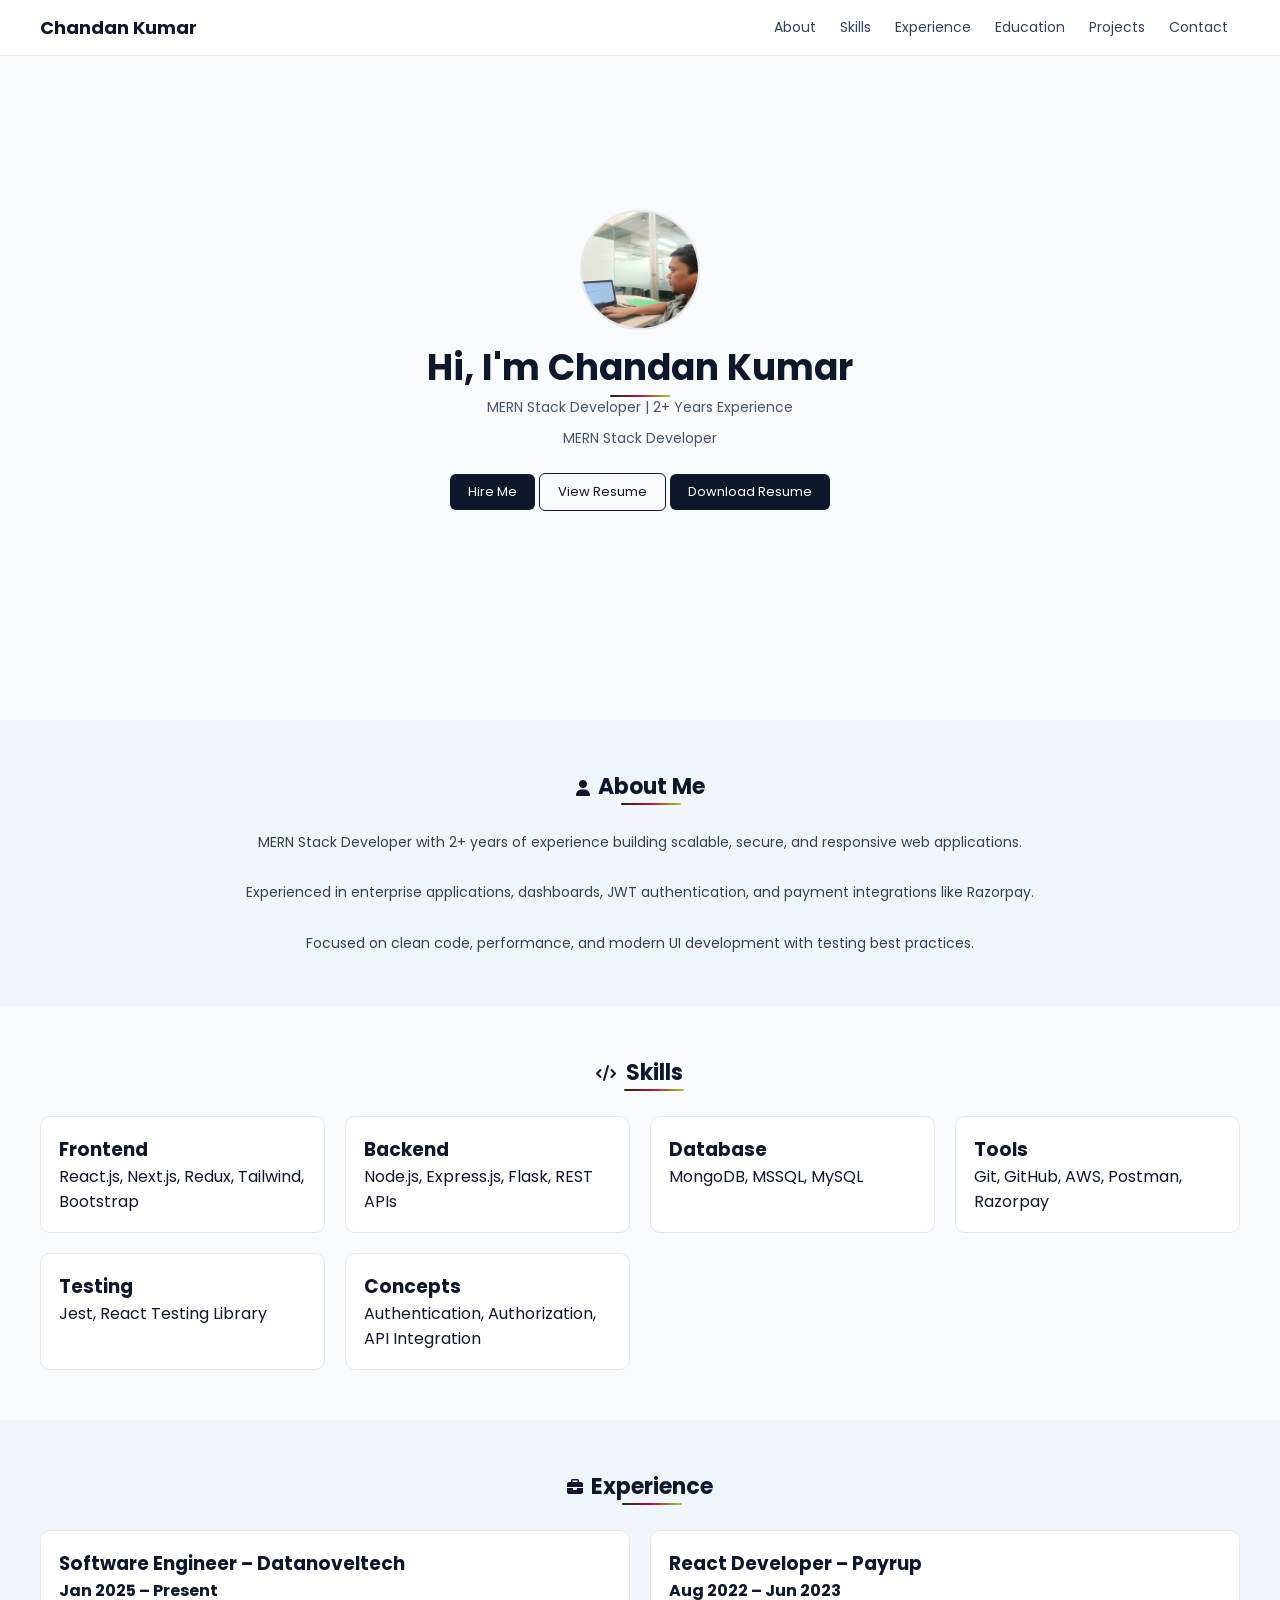
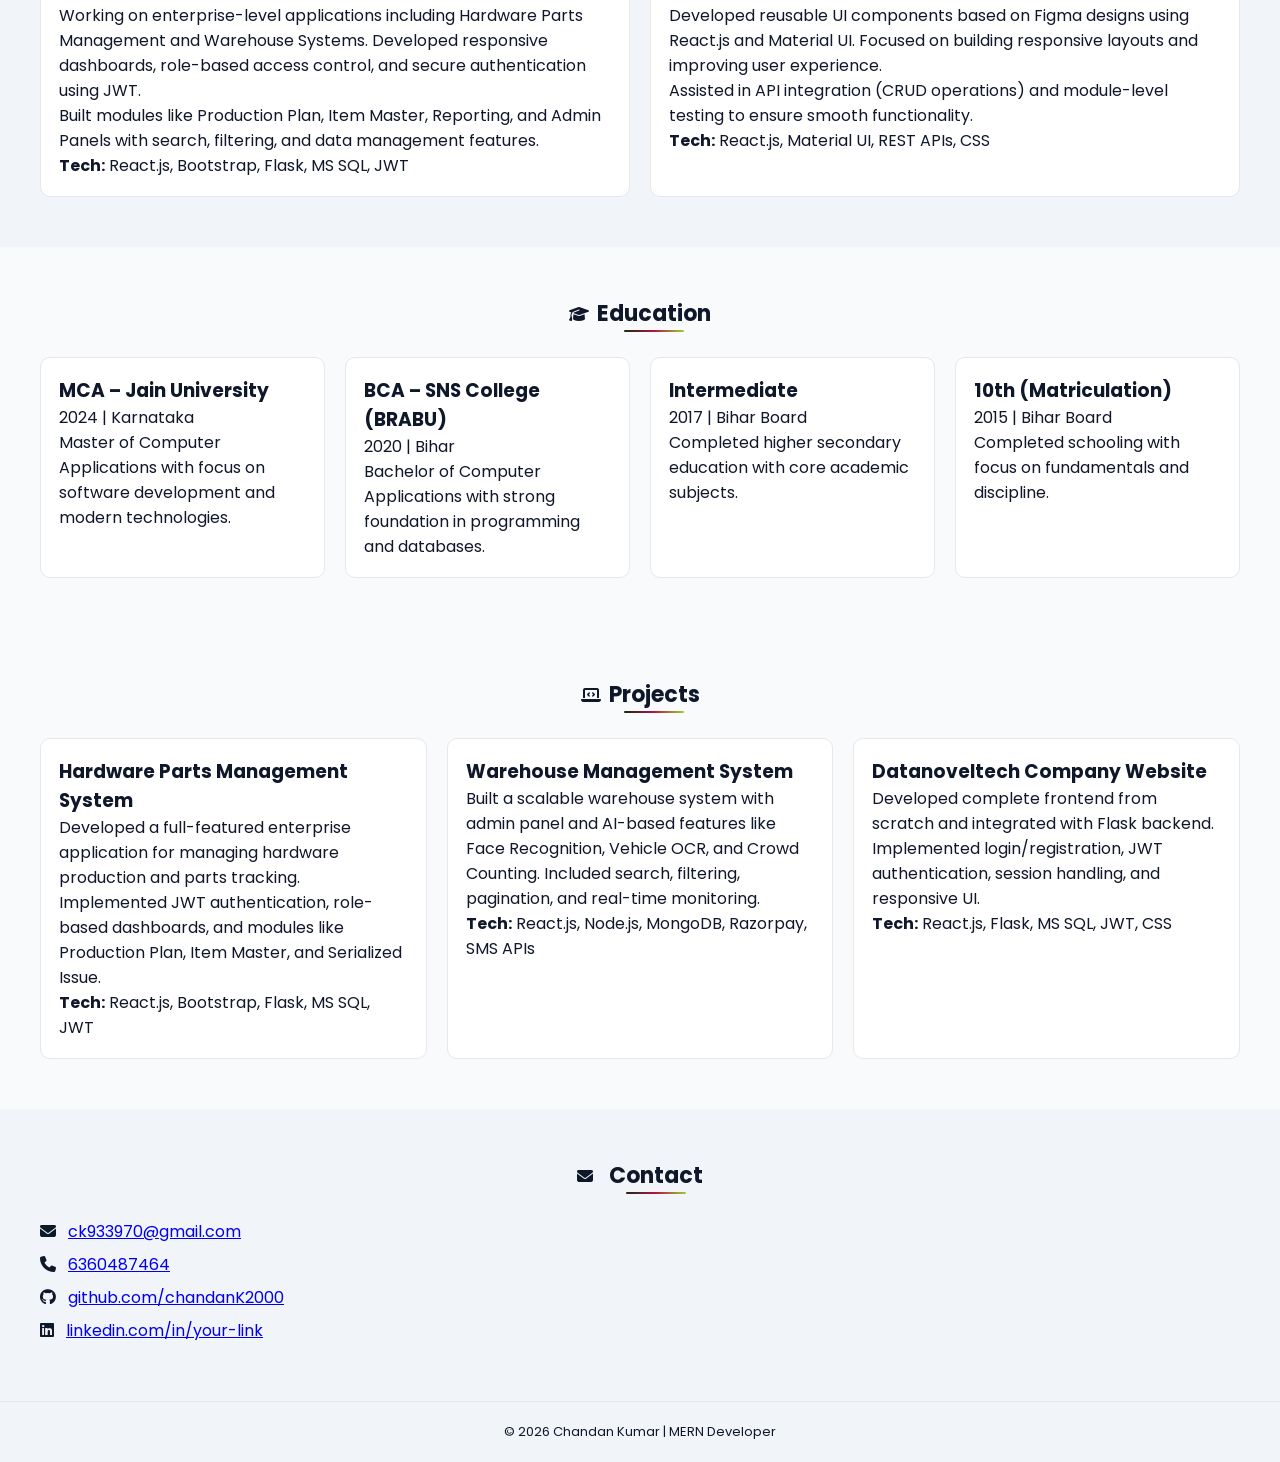
==== index.html @ 2e7f661c "rename to index.html" ====
<!DOCTYPE html>
<html lang="en">

<head>
    <meta charset="UTF-8">
    <meta name="viewport" content="width=device-width, initial-scale=1.0">
    <title>Chandan Kumar | MERN Developer</title>

    <link href="https://fonts.googleapis.com/css2?family=Poppins:wght@300;400;600&display=swap" rel="stylesheet">
    <link rel="stylesheet" href="https://cdnjs.cloudflare.com/ajax/libs/font-awesome/6.5.0/css/all.min.css">
    <link rel="stylesheet" href="./portfolio.css">
</head>

<body>

    <header>
        <h1>Chandan Kumar</h1>

        <nav>
            <a href="#about">About</a>
            <a href="#skills">Skills</a>
            <a href="#experience">Experience</a>
            <a href="#education">Education</a>
            <a href="#projects">Projects</a>
            <a href="#contact">Contact</a>
        </nav>

        <i class="fas fa-bars menu-toggle" onclick="toggleMenu()"></i>
    </header>

    <!-- MOBILE NAV -->

    <div class="mobile-nav" id="mobileMenu">
    <a href="#about" onclick="closeMenu()">About</a>
    <a href="#skills" onclick="closeMenu()">Skills</a>
    <a href="#experience" onclick="closeMenu()">Experience</a>
    <a href="#education" onclick="closeMenu()">Education</a>
    <a href="#projects" onclick="closeMenu()">Projects</a>
    <a href="#contact" onclick="closeMenu()">Contact</a>

    <hr>

    <a href="https://github.com/chandanK2000" target="_blank">
        <i class="fab fa-github"></i> GitHub
    </a>
    <a href="https://linkedin.com/in/your-link" target="_blank">
        <i class="fab fa-linkedin"></i> LinkedIn
    </a>
</div>

    <div class="overlay" id="overlay" onclick="closeMenu()"></div>

    <!-- HERO -->
    <section class="hero">
        <img src="./chandanimage1.jpeg">
        <h2>Hi, I'm Chandan Kumar</h2>
        <p>MERN Stack Developer | 2+ Years Experience</p>
        <p class="role-text">
            <span id="role"></span>
        </p>
        <div>
            <a href="#contact" class="btn">Hire Me</a>
            <a href="./resume.pdf" target="_blank" class="btn secondary">
                View Resume
            </a>

            <a href="#" onclick="downloadResume()" class="btn">
                Download Resume
            </a>
        </div>
    </section>

    <!-- ABOUT -->
    <section id="about" class="fade bg-light">
        <div class="icon-title"><i class="fas fa-user"></i>
            <h2 class="section-title">About Me</h2>
        </div>
        <p class="list">
            MERN Stack Developer with 2+ years of experience building scalable, secure, and responsive web applications.
            <br><br>
            Experienced in enterprise applications, dashboards, JWT authentication, and payment integrations like
            Razorpay.
            <br><br>
            Focused on clean code, performance, and modern UI development with testing best practices.
        </p>
    </section>

    <!-- SKILLS -->
    <section id="skills" class="fade">
        <div class="icon-title"><i class="fas fa-code"></i>
            <h2 class="section-title">Skills</h2>
        </div>
        <div class="grid">
            <div class="card">
                <h3>Frontend</h3>
                <p>React.js, Next.js, Redux, Tailwind, Bootstrap</p>
            </div>
            <div class="card">
                <h3>Backend</h3>
                <p>Node.js, Express.js, Flask, REST APIs</p>
            </div>
            <div class="card">
                <h3>Database</h3>
                <p>MongoDB, MSSQL, MySQL</p>
            </div>
            <div class="card">
                <h3>Tools</h3>
                <p>Git, GitHub, AWS, Postman, Razorpay</p>
            </div>
            <div class="card">
                <h3>Testing</h3>
                <p>Jest, React Testing Library</p>
            </div>
            <div class="card">
                <h3>Concepts</h3>
                <p>Authentication, Authorization, API Integration</p>
            </div>
        </div>
    </section>

    <!-- EXPERIENCE -->
    <section id="experience" class="fade bg-light">
        <div class="icon-title">
            <i class="fas fa-briefcase"></i>
            <h2 class="section-title">Experience</h2>
        </div>

        <div class="grid">

            <!-- Datanoveltech -->
            <div class="card">
                <h3>Software Engineer – Datanoveltech</h3>
                <p><strong>Jan 2025 – Present</strong></p>

                <p>
                    Working on enterprise-level applications including Hardware Parts Management and Warehouse Systems.
                    Developed responsive dashboards, role-based access control, and secure authentication using JWT.
                </p>

                <p>
                    Built modules like Production Plan, Item Master, Reporting, and Admin Panels with search, filtering,
                    and data management features.
                </p>

                <p>
                    <strong>Tech:</strong> React.js, Bootstrap, Flask, MS SQL, JWT
                </p>
            </div>

            <!-- Payrup -->
            <div class="card">
                <h3>React Developer – Payrup</h3>
                <p><strong>Aug 2022 – Jun 2023</strong></p>

                <p>
                    Developed reusable UI components based on Figma designs using React.js and Material UI.
                    Focused on building responsive layouts and improving user experience.
                </p>

                <p>
                    Assisted in API integration (CRUD operations) and module-level testing to ensure smooth
                    functionality.
                </p>

                <p>
                    <strong>Tech:</strong> React.js, Material UI, REST APIs, CSS
                </p>
            </div>

        </div>
    </section>

    <!-- EDUCATION -->
    <section id="education" class="fade">
        <div class="icon-title">
            <i class="fas fa-graduation-cap"></i>
            <h2 class="section-title">Education</h2>
        </div>

        <div class="grid">
            <div class="card">
                <h3>MCA – Jain University</h3>
                <p>2024 | Karnataka</p>
                <p>Master of Computer Applications with focus on software development and modern technologies.</p>
            </div>

            <div class="card">
                <h3>BCA – SNS College (BRABU)</h3>
                <p>2020 | Bihar</p>
                <p>Bachelor of Computer Applications with strong foundation in programming and databases.</p>
            </div>

            <div class="card">
                <h3>Intermediate</h3>
                <p>2017 | Bihar Board</p>
                <p>Completed higher secondary education with core academic subjects.</p>
            </div>

            <div class="card">
                <h3>10th (Matriculation)</h3>
                <p>2015 | Bihar Board</p>
                <p>Completed schooling with focus on fundamentals and discipline.</p>
            </div>
        </div>
    </section>

    <!-- PROJECTS -->
    <section id="projects" class="fade">
        <div class="icon-title">
            <i class="fas fa-laptop-code"></i>
            <h2 class="section-title">Projects</h2>
        </div>

        <div class="grid">

            <!-- Project 1 -->
            <div class="card">
                <h3>Hardware Parts Management System</h3>
                <p>
                    Developed a full-featured enterprise application for managing hardware production and parts
                    tracking.
                    Implemented JWT authentication, role-based dashboards, and modules like Production Plan, Item
                    Master,
                    and Serialized Issue.
                </p>
                <p>
                    <strong>Tech:</strong> React.js, Bootstrap, Flask, MS SQL, JWT
                </p>
            </div>

            <!-- Project 2 -->
            <div class="card">
                <h3>Warehouse Management System</h3>
                <p>
                    Built a scalable warehouse system with admin panel and AI-based features like Face Recognition,
                    Vehicle OCR, and Crowd Counting. Included search, filtering, pagination, and real-time monitoring.
                </p>
                <p>
                    <strong>Tech:</strong> React.js, Node.js, MongoDB, Razorpay, SMS APIs
                </p>
            </div>

            <!-- Project 3 -->
            <div class="card">
                <h3>Datanoveltech Company Website</h3>
                <p>
                    Developed complete frontend from scratch and integrated with Flask backend.
                    Implemented login/registration, JWT authentication, session handling, and responsive UI.
                </p>
                <p>
                    <strong>Tech:</strong> React.js, Flask, MS SQL, JWT, CSS
                </p>
            </div>

        </div>
    </section>

    <!-- CONTACT -->
  <section id="contact" class="fade bg-light contact">
    <div class="icon-title">
        <i class="fas fa-envelope"></i>
        <h2 class="section-title">Contact</h2>
    </div>

    <p>
        <i class="fas fa-envelope"></i> 
        <a href="mailto:ck933970@gmail.com">ck933970@gmail.com</a>
    </p>

    <p>
        <i class="fas fa-phone"></i> 
        <a href="tel:6360487464">6360487464</a>
    </p>

    <p>
        <i class="fab fa-github"></i> 
        <a href="https://github.com/chandanK2000/" target="_blank">
            github.com/chandanK2000
        </a>
    </p>

    <p>
        <i class="fab fa-linkedin"></i> 
        <a href="https://www.linkedin.com/in/your-link/" target="_blank">
            linkedin.com/in/your-link
        </a>
    </p>
</section>

    <footer>
        <p>© 2026 Chandan Kumar | MERN Developer</p>
    </footer>

    <script src="portfolio.js"></script>
</body>

</html>
---- portfolio.css ----
* {
    margin: 0;
    padding: 0;
    box-sizing: border-box;
    font-family: 'Poppins', sans-serif;
    scroll-behavior: smooth
}

body {
    background: #f8fafc;
    color: #0f172a
}

/* HEADER */
header {
    position: fixed;
    top: 0;
    width: 100%;
    z-index: 1000;
    display: flex;
    justify-content: space-between;
    align-items: center;
    padding: 14px 40px;
    background: rgba(255, 255, 255, 0.9);
    backdrop-filter: blur(8px);
    border-bottom: 1px solid #e5e7eb;
}

header h1 {
    font-size: 18px
}

/* NAV */
nav {
    display: flex
}

nav a {
    margin: 0 12px;
    color: #334155;
    text-decoration: none;
    font-size: 14px;
    position: relative
}

nav a:hover {
    color: rgb(91, 91, 94);

}

nav a::after {
    content: '';
    position: absolute;
    width: 0;
    height: 2px;
    bottom: -5px;
    left: 0;
    background: linear-gradient(135deg, #1e2a0f, #49da8a);
    transition: .3s;
}

nav a:hover::after {
    width: 100%;
    background: linear-gradient(135deg, #939599, #98d12e);

}

/* HAMBURGER */
.menu-toggle {
    display: none;
    font-size: 22px;
    cursor: pointer
}

/* MOBILE NAV */
.mobile-nav {
    position: fixed;
    top: 0;
    right: -100%;
    width: 240px;
    height: 100%;
    background: #fff;
    padding: 60px 20px;
    transition: .3s ease;
    box-shadow: -4px 0 20px rgba(0, 0, 0, 0.08);
    z-index: 1000
}

.mobile-nav a {
    display: block;
    margin: 15px 0;
    color: #334155;
    text-decoration: none;
    padding: 8px;
    border-radius: 6px
}

.mobile-nav a:hover {
    background: #f1f5f9;
    padding-left: 12px
}

.mobile-nav.active {
    right: 0
}

/* OVERLAY */
.overlay {
    position: fixed;
    top: 0;
    left: 0;
    width: 100%;
    height: 100%;
    background: rgba(0, 0, 0, 0.2);
    opacity: 0;
    visibility: hidden;
    transition: .3s;
    z-index: 999
}

.overlay.active {
    opacity: 1;
    visibility: visible
}

/* SECTION */
section {
    padding: 50px 40px;
    scroll-margin-top: 80px;
    position: relative;
}

/* GRADIENT LINE AFTER SECTION */
section h2::after {
    content: "";
    display: block;
    width: 60px;
    height: 2px;
    margin: 0px auto ;
    border-radius: 2px;
    background: linear-gradient(90deg, #182a0f, #b81344,#98d12e);
}

/* HERO */
.hero {
    height: 80vh;
    display: flex;
    flex-direction: column;
    justify-content: center;
    align-items: center;
    text-align: center
}

.hero img {
    width: 120px;
    height: 120px;
    border-radius: 50%;
    border: 2px solid #e5e7eb;
    margin-bottom: 10px
}

.hero h2 {
    font-size: 36px
}

.hero p {
    font-size: 14px;
    color: #475569
}

/* BUTTON */
.btn {
    margin-top: 15px;
    background: #0f172a;
    color: #fff;
    padding: 8px 18px;
    border-radius: 6px;
    text-decoration: none;
    font-size: 13px;
    display: inline-block
}

.btn.secondary {
    background: transparent;
    color: #0f172a;
    border: 1px solid #0f172a
}

/* TITLES */
.section-title {
    text-align: center;
    font-size: 22px
}

.icon-title {
    display: flex;
    justify-content: center;
    align-items: center;
    gap: 8px;
    margin-bottom: 25px
}

/* GRID */
.grid {
    display: grid;
    grid-template-columns: repeat(auto-fit, minmax(260px, 1fr));
    gap: 20px
}

/* CARD */
.card {
    background: #fff;
    padding: 18px;
    border-radius: 10px;
    border: 1px solid #e5e7eb;
    transition: .3s;
    cursor: pointer
}

.card:hover {
    transform: translateY(-6px);
    box-shadow: 0 8px 20px rgba(0, 0, 0, 0.05)
}

/* ABOUT */
.list {
    line-height: 1.8;
    font-size: 14px;
    color: #334155;
    text-align: center;
    max-width: 800px;
    margin: auto
}

/* CONTACT */
.contact p {
    margin: 8px 0
}

.contact i {
    margin-right: 8px
}

/* FOOTER */
footer {
    text-align: center;
    padding: 20px;
    background: #f1f5f9;
    border-top: 1px solid #e5e7eb;
    font-size: 13px
}

/* FADE */
.fade {
    opacity: 0;
    transform: translateY(20px);
    transition: .6s
}

.fade.show {
    opacity: 1;
    transform: translateY(0)
}

/* BG */
.bg-light {
    background: #f1f5f9
}


/* RESPONSIVE */


@media(max-width:768px) {


    .hero h2 {
        font-size: 18px
    }

    .hero {
        height: 60vh;
    }



    nav {
        display: none;
    }

    .menu-toggle {
        display: block;
    }

    /* SHOW ICONS IN MOBILE */
    .social-icons {
        display: flex;
        gap: 12px;
        font-size: 16px;
    }

    header {
        grid-template-columns: auto auto auto;
    }
}

/* ROLE TEXT ANIMATION */
.role-text {
    font-size: 15px;
    color: #475569;
    height: 20px;
    overflow: hidden;
    margin: 10px 0px;
}

#role {
    display: inline-block;
    animation: slideIn 0.5s ease;
}

@keyframes slideIn {
    from {
        transform: translateX(50px);
        opacity: 0;
    }

    to {
        transform: translateX(0);
        opacity: 1;
    }
}


/* CONTACT LAYOUT */
.contact-container {
    display: grid;
    grid-template-columns: 1fr 1fr;
    gap: 30px;
    margin-top: 30px;
}

/* LEFT */
.contact-left p {
    margin: 12px 0;
    font-size: 14px;
    color: #334155;
}

/* RIGHT */
.contact-right {
    background: #fff;
    padding: 20px;
    border-radius: 10px;
    border: 1px solid #e5e7eb;
}

.contact-right h3 {
    margin-bottom: 15px;
}

/* INPUTS */
.contact-right input,
.contact-right textarea {
    width: 100%;
    padding: 10px;
    margin-bottom: 12px;
    border: 1px solid #e5e7eb;
    border-radius: 6px;
    font-size: 13px;
    outline: none;
}

.contact-right input:focus,
.contact-right textarea:focus {
    border-color: #0f172a;
}

/* MOBILE */
@media(max-width:768px) {
    .contact-container {
        grid-template-columns: 1fr;
    }
}
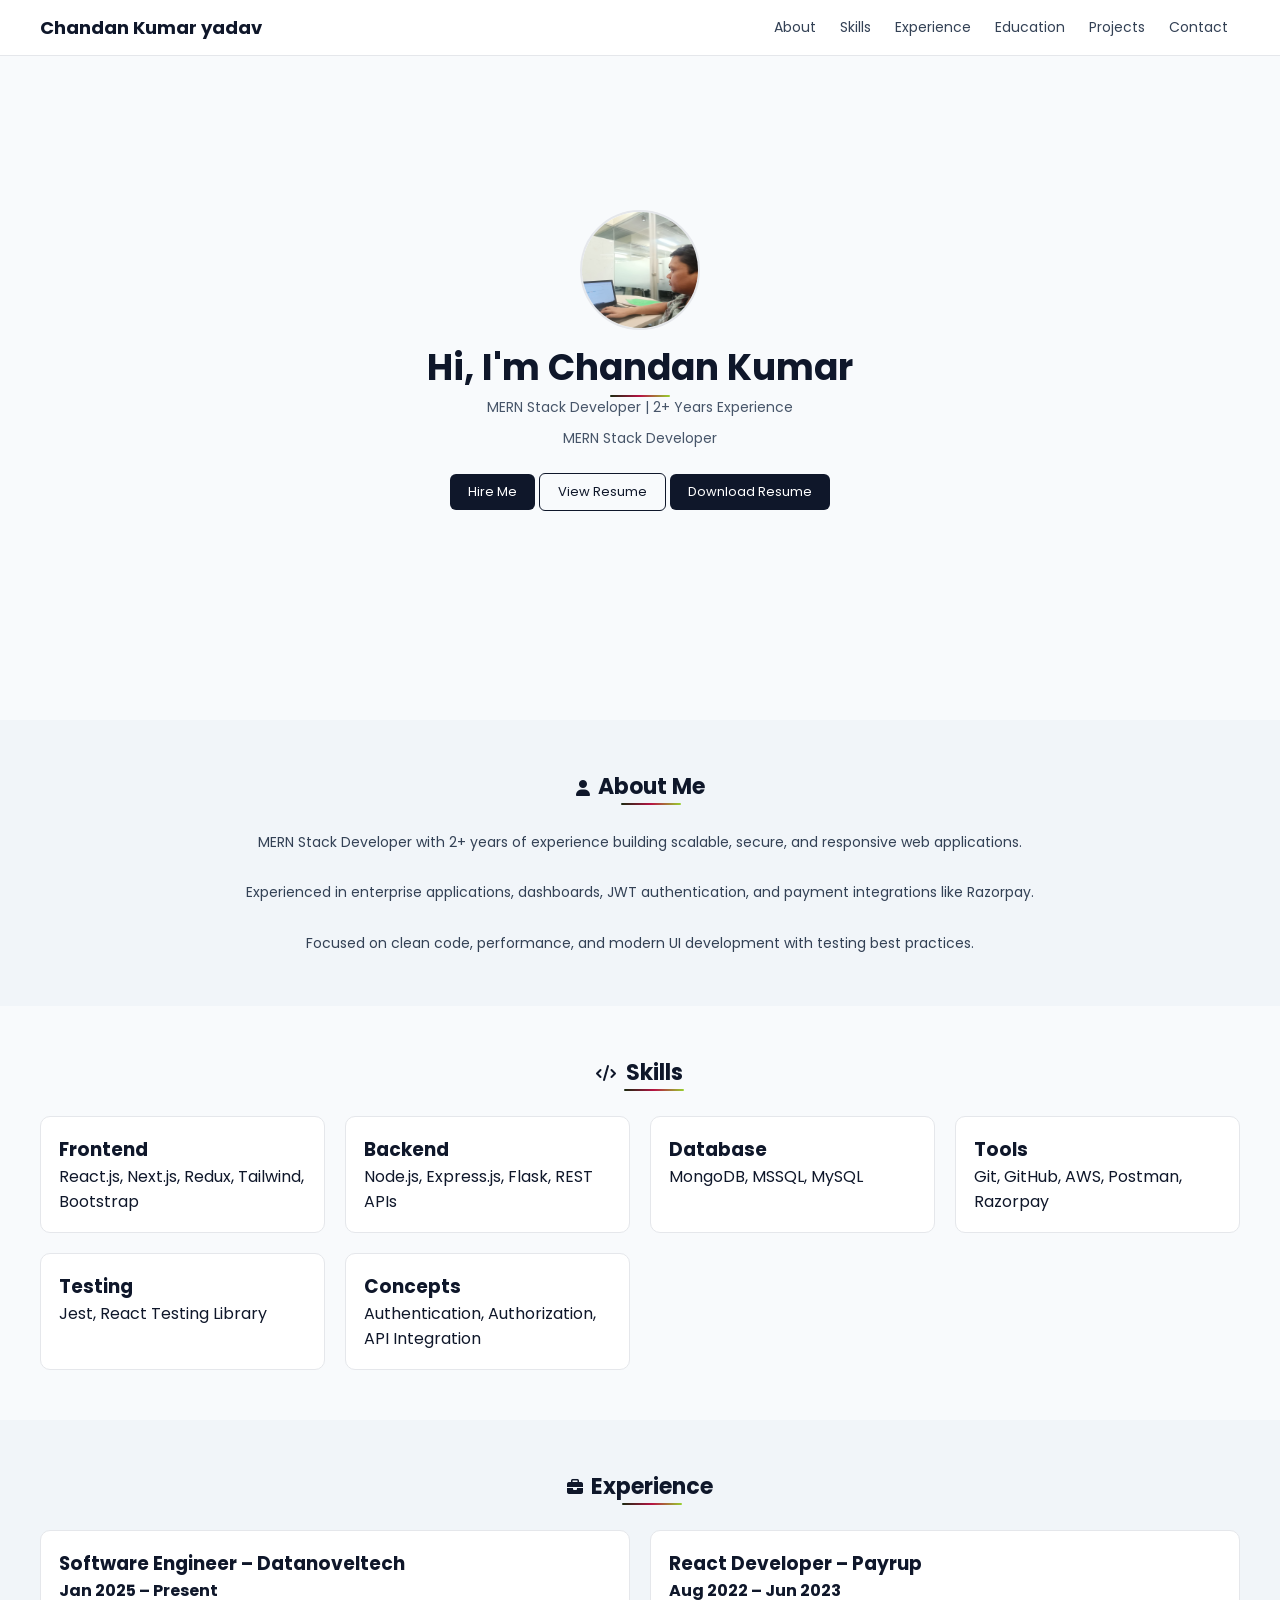
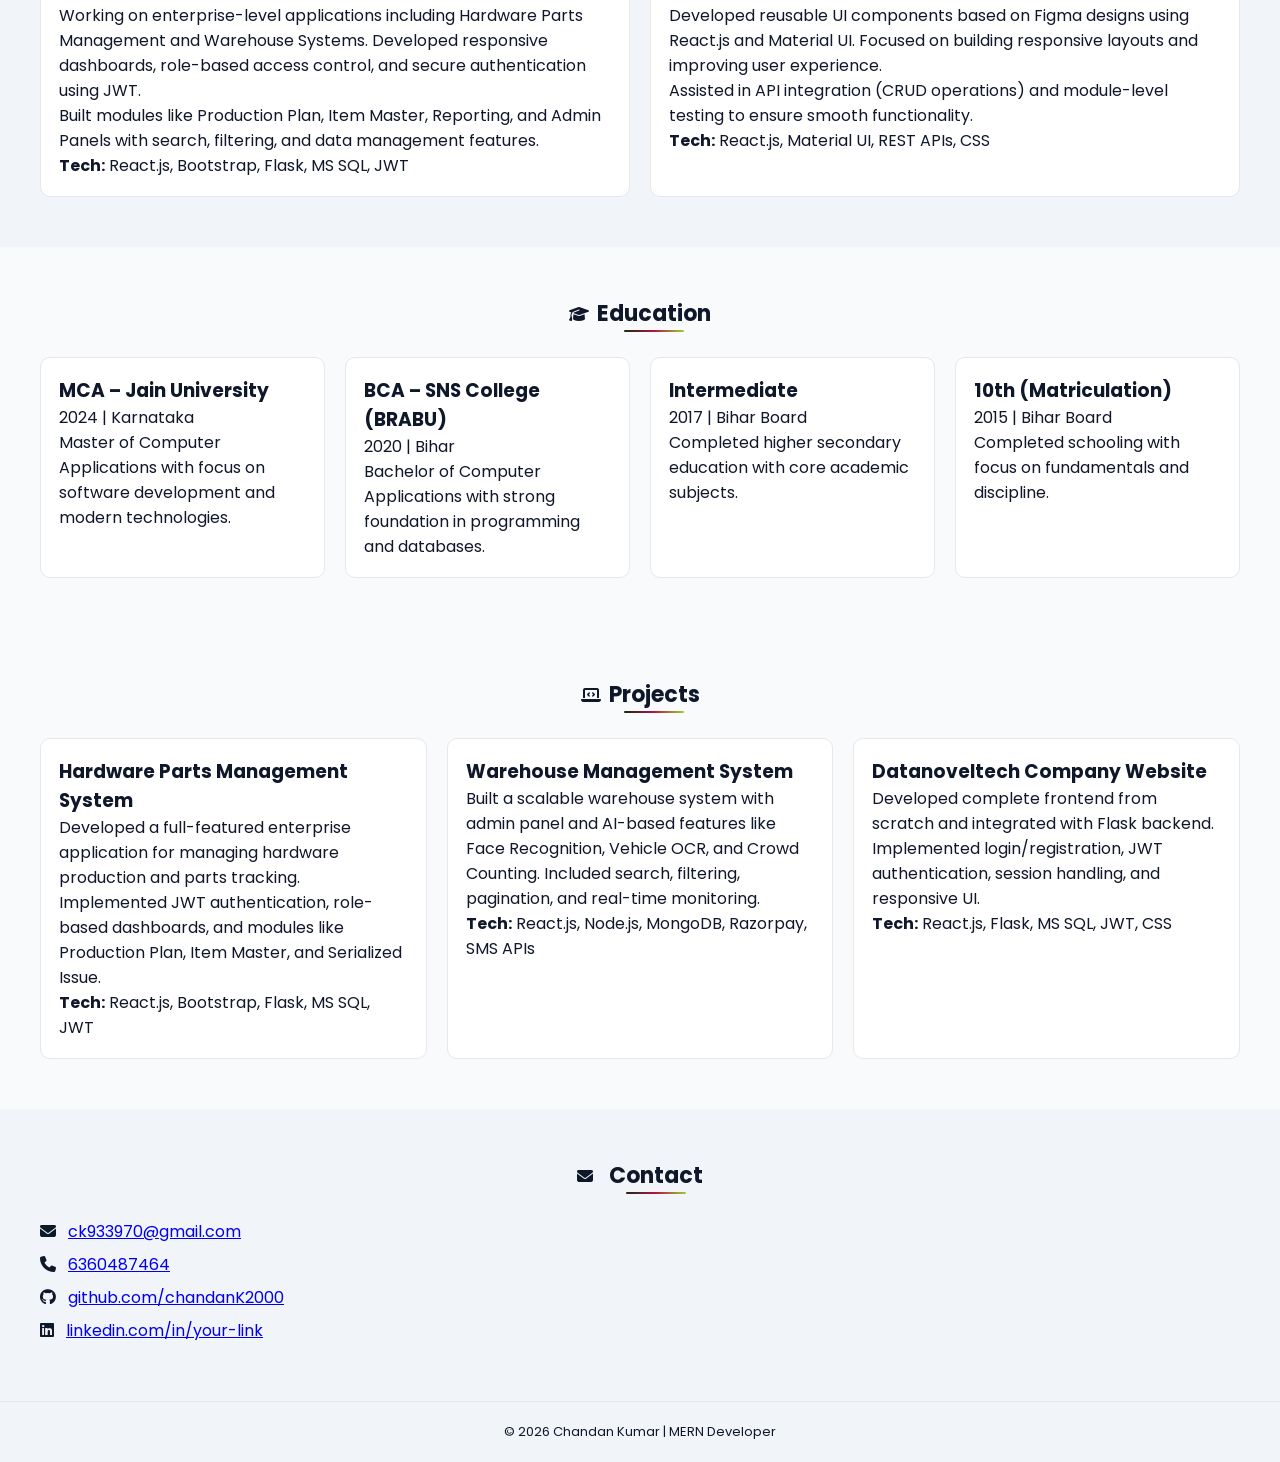
==== commit de48c749: "add view resume pdf" ====
--- a/index.html
+++ b/index.html
@@ -14,7 +14,7 @@
 <body>
 
     <header>
-        <h1>Chandan Kumar</h1>
+        <h1>Chandan Kumar yadav</h1>
 
         <nav>
             <a href="#about">About</a>
@@ -60,7 +60,7 @@
         </p>
         <div>
             <a href="#contact" class="btn">Hire Me</a>
-            <a href="./resume.pdf" target="_blank" class="btn secondary">
+            <a href="./chandan_resume_updated_2026_6_april (1).pdf" target="_blank" class="btn secondary">
                 View Resume
             </a>
 
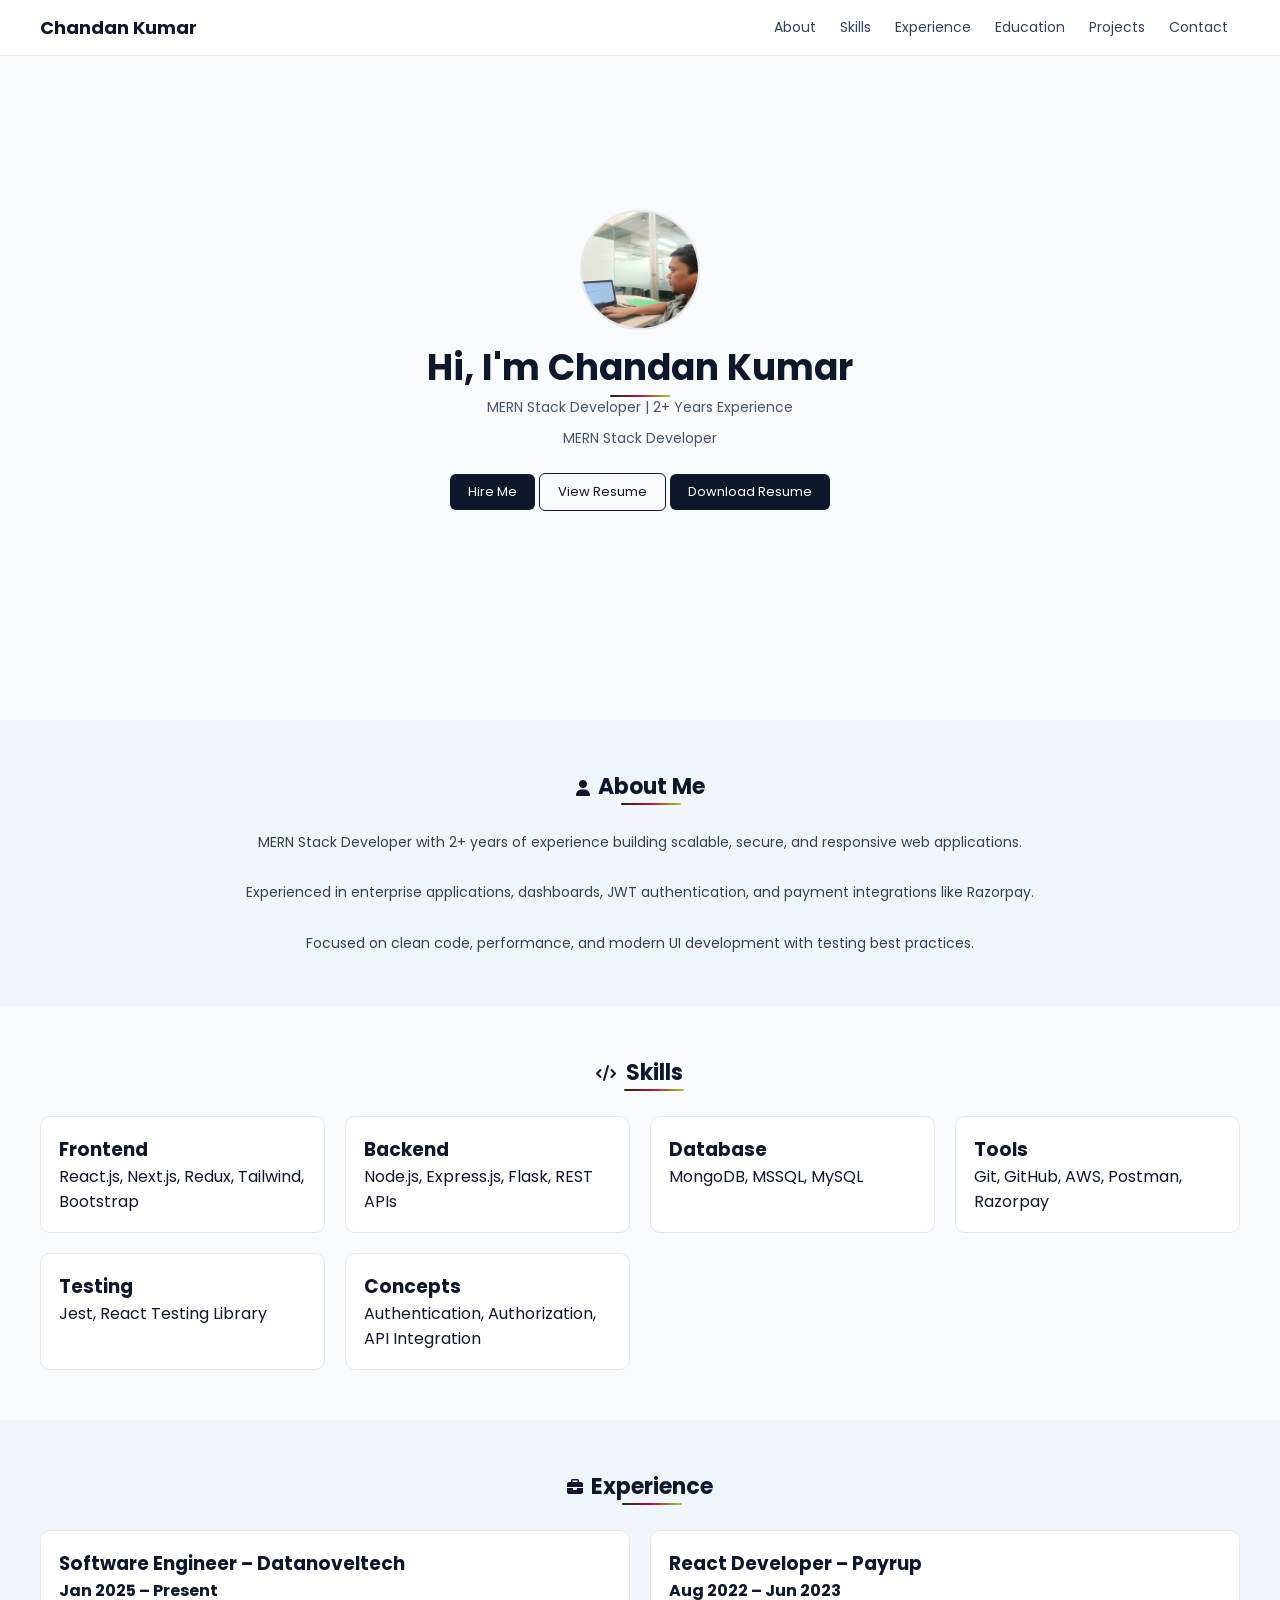
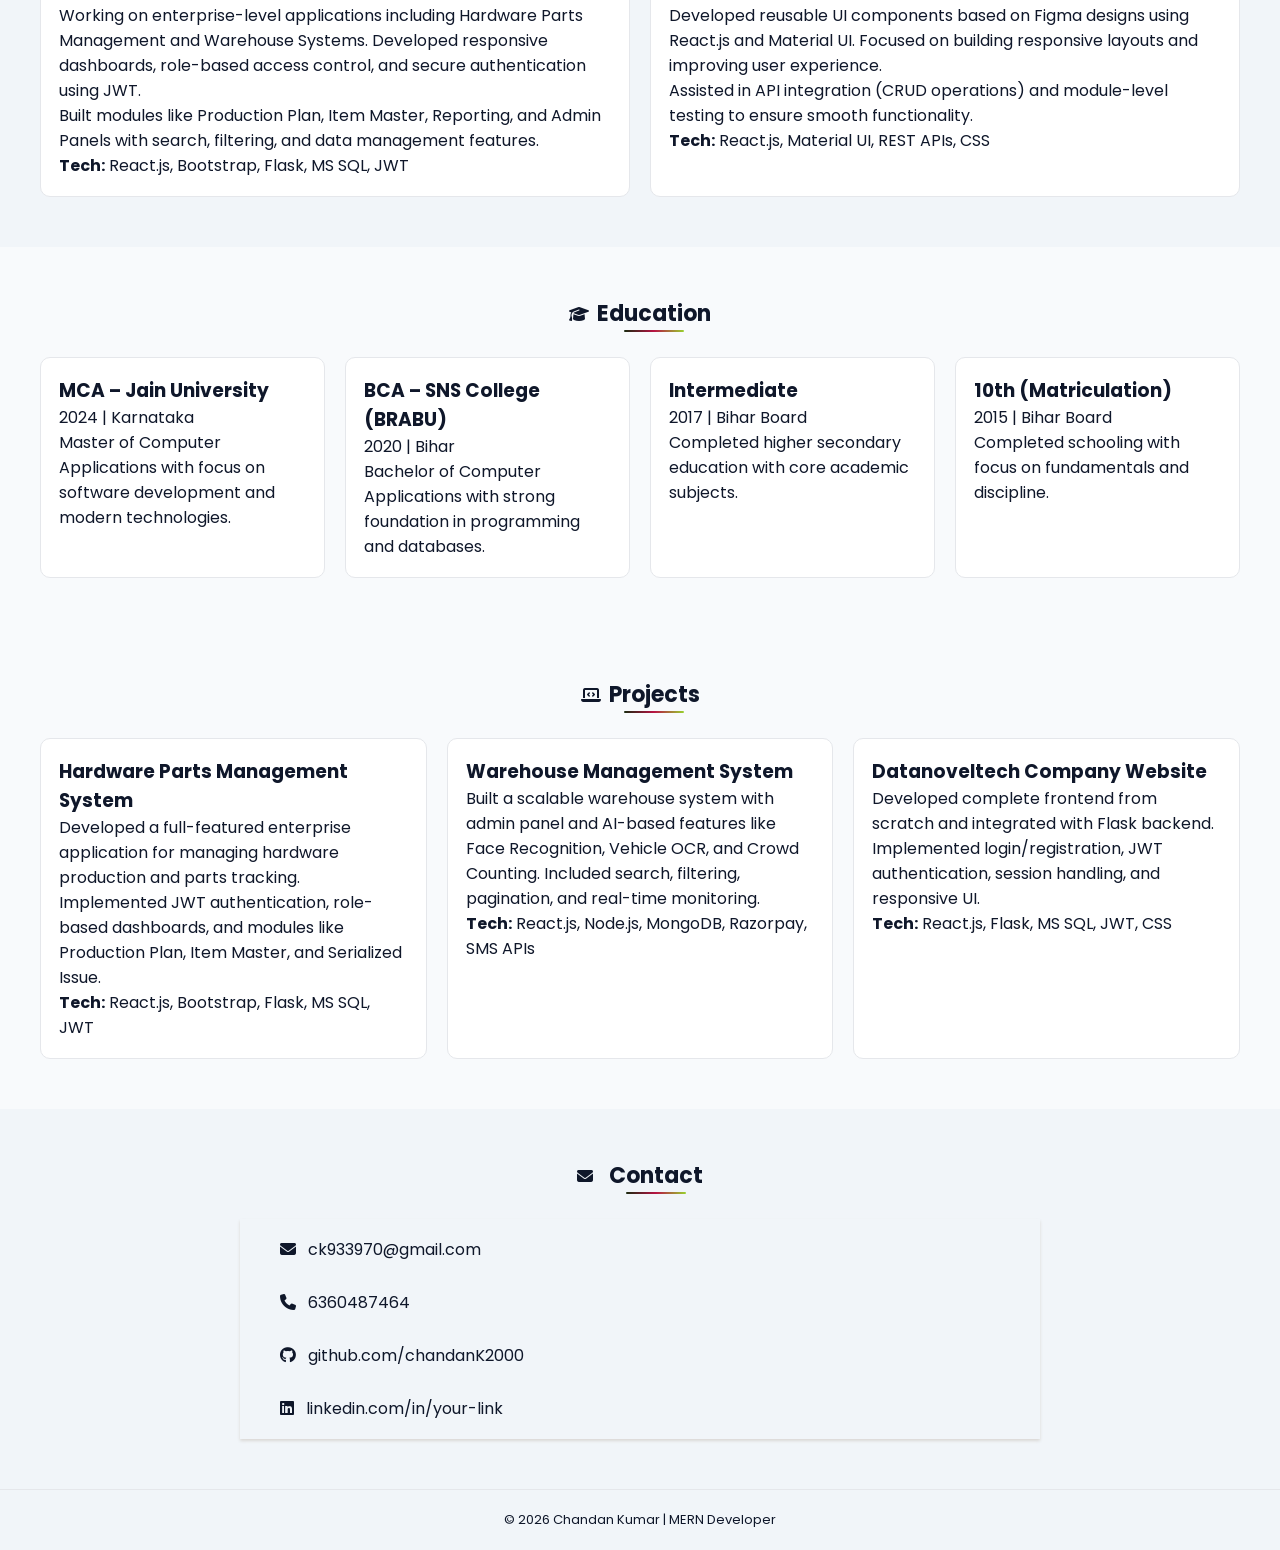
==== commit c32d3391: "updated contact section" ====
--- a/index.html
+++ b/index.html
@@ -14,7 +14,7 @@
 <body>
 
     <header>
-        <h1>Chandan Kumar yadav</h1>
+        <h1>Chandan Kumar </h1>
 
         <nav>
             <a href="#about">About</a>
@@ -31,22 +31,23 @@
     <!-- MOBILE NAV -->
 
     <div class="mobile-nav" id="mobileMenu">
-    <a href="#about" onclick="closeMenu()">About</a>
-    <a href="#skills" onclick="closeMenu()">Skills</a>
-    <a href="#experience" onclick="closeMenu()">Experience</a>
-    <a href="#education" onclick="closeMenu()">Education</a>
-    <a href="#projects" onclick="closeMenu()">Projects</a>
-    <a href="#contact" onclick="closeMenu()">Contact</a>
-
-    <hr>
-
-    <a href="https://github.com/chandanK2000" target="_blank">
-        <i class="fab fa-github"></i> GitHub
-    </a>
-    <a href="https://linkedin.com/in/your-link" target="_blank">
-        <i class="fab fa-linkedin"></i> LinkedIn
-    </a>
-</div>
+        <button onclick="closeMenu()" class="close-btn">X</button>
+        <a href="#about" onclick="closeMenu()">About</a>
+        <a href="#skills" onclick="closeMenu()">Skills</a>
+        <a href="#experience" onclick="closeMenu()">Experience</a>
+        <a href="#education" onclick="closeMenu()">Education</a>
+        <a href="#projects" onclick="closeMenu()">Projects</a>
+        <a href="#contact" onclick="closeMenu()">Contact</a>
+
+        <hr>
+
+        <a href="https://github.com/chandanK2000" target="_blank">
+            <i class="fab fa-github"></i> GitHub
+        </a>
+        <a href="https://linkedin.com/in/your-link" target="_blank">
+            <i class="fab fa-linkedin"></i> LinkedIn
+        </a>
+    </div>
 
     <div class="overlay" id="overlay" onclick="closeMenu()"></div>
 
@@ -60,7 +61,7 @@
         </p>
         <div>
             <a href="#contact" class="btn">Hire Me</a>
-            <a href="./chandan_resume_updated_2026_6_april (1).pdf" target="_blank" class="btn secondary">
+            <a href="./resume.pdf" target="_blank" class="btn secondary">
                 View Resume
             </a>
 
@@ -256,36 +257,42 @@
     </section>
 
     <!-- CONTACT -->
-  <section id="contact" class="fade bg-light contact">
-    <div class="icon-title">
-        <i class="fas fa-envelope"></i>
-        <h2 class="section-title">Contact</h2>
-    </div>
-
-    <p>
-        <i class="fas fa-envelope"></i> 
-        <a href="mailto:ck933970@gmail.com">ck933970@gmail.com</a>
-    </p>
-
-    <p>
-        <i class="fas fa-phone"></i> 
-        <a href="tel:6360487464">6360487464</a>
-    </p>
-
-    <p>
-        <i class="fab fa-github"></i> 
-        <a href="https://github.com/chandanK2000/" target="_blank">
-            github.com/chandanK2000
-        </a>
-    </p>
-
-    <p>
-        <i class="fab fa-linkedin"></i> 
-        <a href="https://www.linkedin.com/in/your-link/" target="_blank">
-            linkedin.com/in/your-link
-        </a>
-    </p>
-</section>
+    <section id="contact" class="fade bg-light contact">
+        <div class="icon-title">
+            <i class="fas fa-envelope"></i>
+            <h2 class="section-title">Contact</h2>
+        </div>
+
+        <div class="contact-contents" style="margin: 0px auto;">
+             <p>
+            <i class="fas fa-envelope"></i>
+            <a href="mailto:ck933970@gmail.com">
+                ck933970@gmail.com
+            </a>
+        </p>
+
+        <p>
+            <i class="fas fa-phone"></i>
+            <a href="tel:6360487464">6360487464</a>
+        </p>
+
+        <p>
+            <i class="fab fa-github"></i>
+            <a href="https://github.com/chandanK2000/" target="_blank">
+                github.com/chandanK2000
+            </a>
+        </p>
+
+        <p>
+            <i class="fab fa-linkedin"></i>
+            <a href="https://www.linkedin.com/in/your-link/" target="_blank">
+                linkedin.com/in/your-link
+            </a>
+        </p>
+        </div>
+
+       
+    </section>
 
     <footer>
         <p>© 2026 Chandan Kumar | MERN Developer</p>
--- a/portfolio.css
+++ b/portfolio.css
@@ -99,6 +99,21 @@
     background: #f1f5f9;
     padding-left: 12px
 }
+.close-btn{
+    color:black;
+    background-color: red;
+    padding: 5px;
+    width: 40px;
+    height: 40px;
+    border-radius: 50%;
+    border: none;
+    outline: none;
+    font-size: 20px;
+    position: absolute;
+    top: 10px;
+   
+    
+}
 
 .mobile-nav.active {
     right: 0
@@ -232,7 +247,30 @@
     margin: auto
 }
 
-/* CONTACT */
+/* CONTACT CENTERING */
+.contact-contents {
+    max-width: 800px;
+    margin: 0 auto;          
+    display: flex;
+    flex-direction: column;   
+    align-items: stretch;    
+    text-align: justify;    
+    gap: 12px;   
+    box-shadow: 0px 2px 3px rgb(218, 216, 214);
+    padding: 10px 40px;
+}
+
+/* Optional: style links */
+.contact-contents a {
+    color: #0f172a;
+    text-decoration: none;
+    text-align: justify;       /* justify link text too */
+    display: inline-block;     /* make justify apply */
+}
+
+.contact-contents a:hover {
+    color: #49da8a;
+}
 .contact p {
     margin: 8px 0
 }
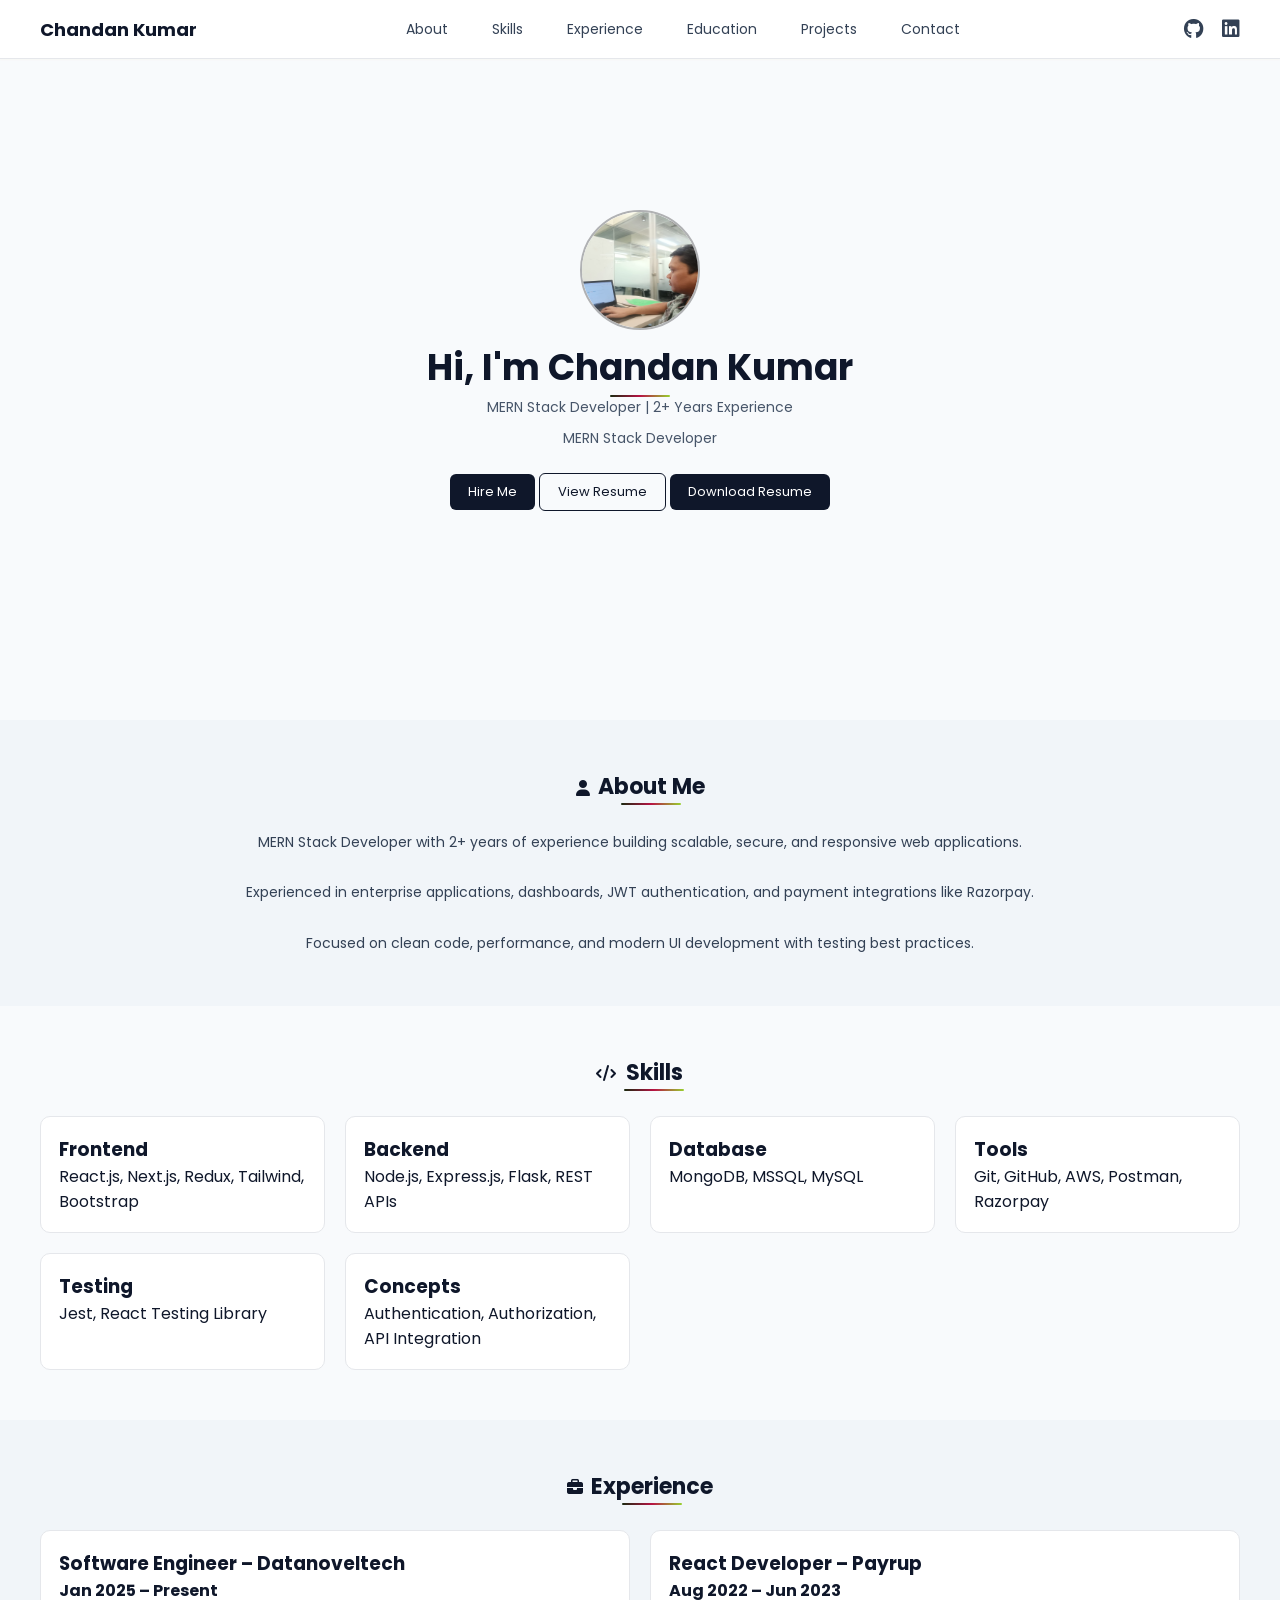
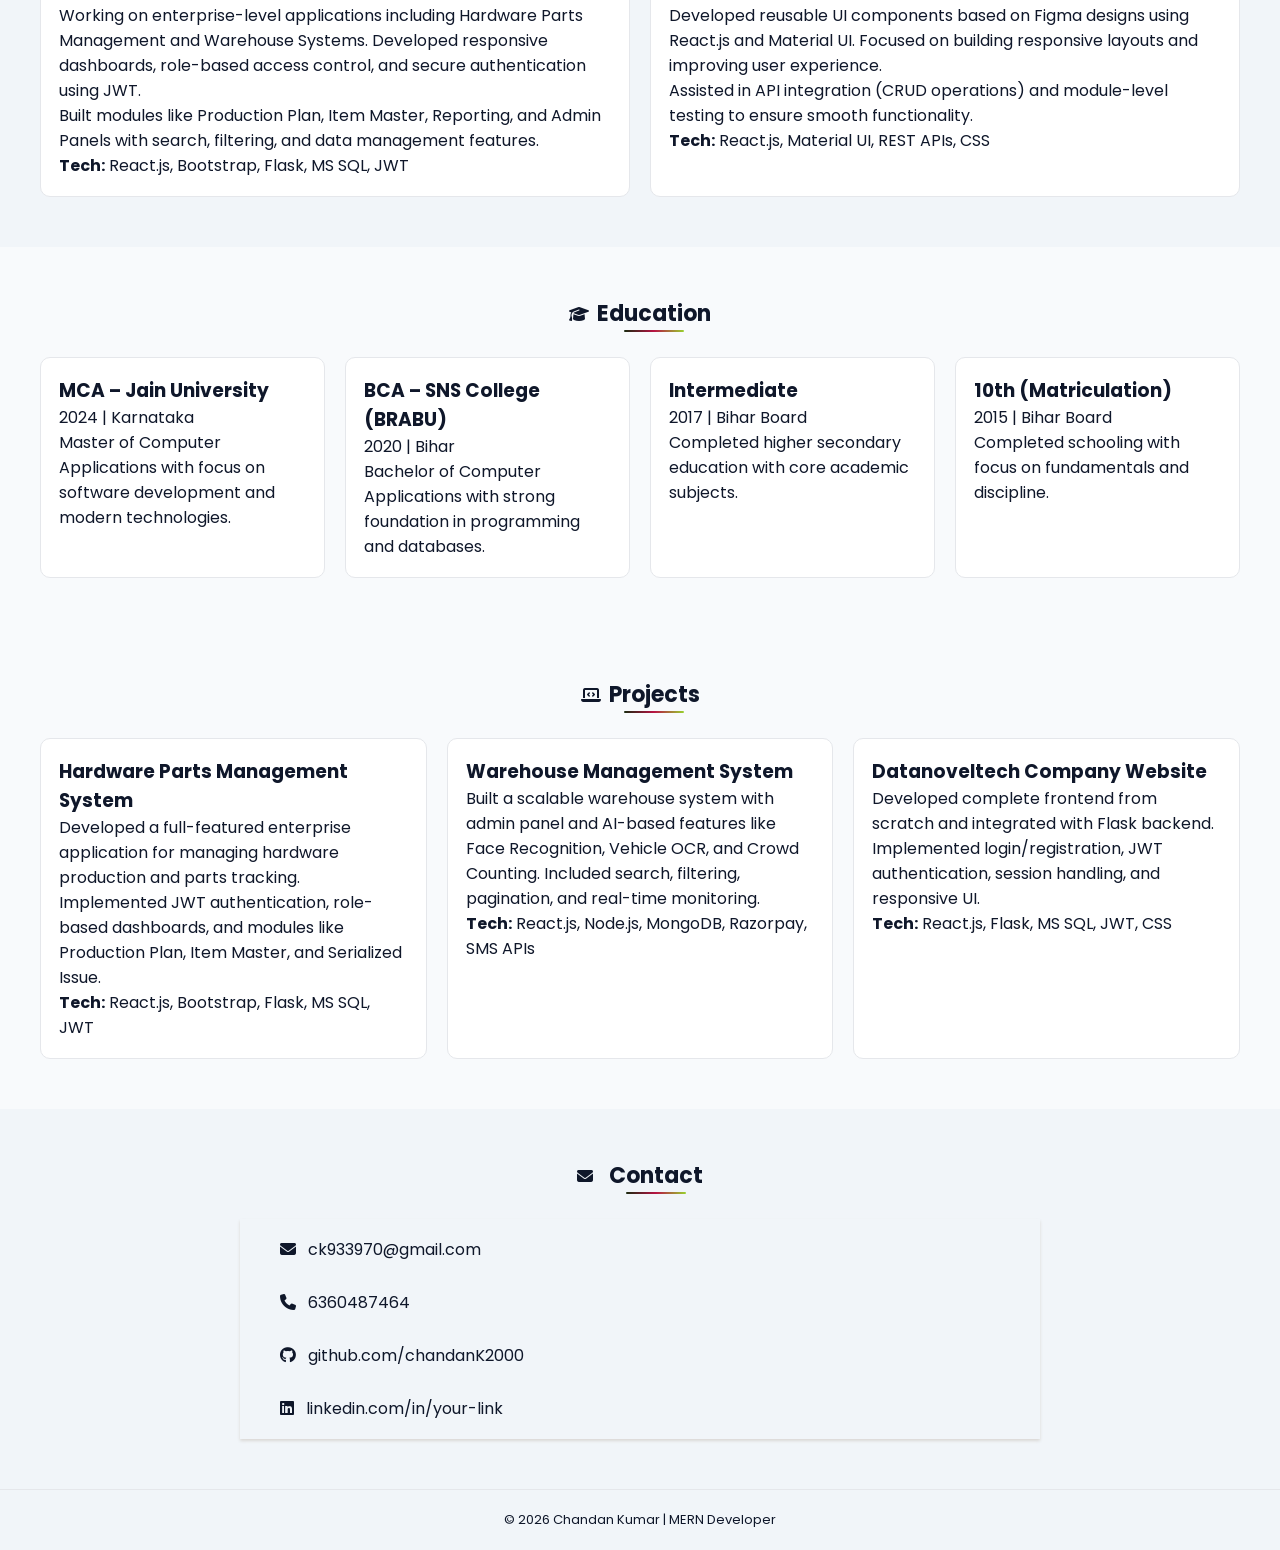
==== commit f866e486: "latest portfoli" ====
--- a/index.html
+++ b/index.html
@@ -14,19 +14,30 @@
 <body>
 
     <header>
-        <h1>Chandan Kumar </h1>
-
-        <nav>
-            <a href="#about">About</a>
-            <a href="#skills">Skills</a>
-            <a href="#experience">Experience</a>
-            <a href="#education">Education</a>
-            <a href="#projects">Projects</a>
-            <a href="#contact">Contact</a>
-        </nav>
-
-        <i class="fas fa-bars menu-toggle" onclick="toggleMenu()"></i>
-    </header>
+    <!-- Left: Name -->
+    <div class="header-left">
+        <h1>Chandan Kumar</h1>
+    </div>
+
+    <!-- Center: Navigation -->
+    <nav class="header-center">
+        <a href="#about">About</a>
+        <a href="#skills">Skills</a>
+        <a href="#experience">Experience</a>
+        <a href="#education">Education</a>
+        <a href="#projects">Projects</a>
+        <a href="#contact">Contact</a>
+    </nav>
+
+    <!-- Right: Social Links -->
+    <div class="header-right">
+        <a href="https://github.com/chandanK2000" target="_blank"><i class="fab fa-github"></i></a>
+        <a href="https://www.linkedin.com/in/your-link/" target="_blank"><i class="fab fa-linkedin"></i></a>
+    </div>
+
+    <!-- Mobile menu toggle -->
+    <i class="fas fa-bars menu-toggle" onclick="toggleMenu()"></i>
+</header>
 
     <!-- MOBILE NAV -->
 
@@ -44,7 +55,7 @@
         <a href="https://github.com/chandanK2000" target="_blank">
             <i class="fab fa-github"></i> GitHub
         </a>
-        <a href="https://linkedin.com/in/your-link" target="_blank">
+        <a href="https://www.linkedin.com/in/chandan-kumar-651400241/" target="_blank">
             <i class="fab fa-linkedin"></i> LinkedIn
         </a>
     </div>
@@ -285,7 +296,7 @@
 
         <p>
             <i class="fab fa-linkedin"></i>
-            <a href="https://www.linkedin.com/in/your-link/" target="_blank">
+            <a href="https://www.linkedin.com/in/chandan-kumar-651400241/" target="_blank">
                 linkedin.com/in/your-link
             </a>
         </p>
--- a/portfolio.css
+++ b/portfolio.css
@@ -8,8 +8,35 @@
 
 body {
     background: #f8fafc;
-    color: #0f172a
-}
+    color: #0f172a;
+}
+
+/* CUSTOM SCROLLBAR */
+::-webkit-scrollbar {
+    width: 10px; /* width of the scrollbar */
+}
+
+::-webkit-scrollbar-track {
+    background: #f1f5f9; /* track background */
+    border-radius: 10px;
+}
+
+::-webkit-scrollbar-thumb {
+    background: #49da8a; /* scrollbar handle color */
+    border-radius: 10px;
+    border: 2px solid #f8fafc; /* space around the thumb */
+}
+
+::-webkit-scrollbar-thumb:hover {
+    background: #34c373; /* hover effect */
+}
+
+/* For Firefox */
+* {
+    scrollbar-width: thin;
+    scrollbar-color: #49da8a #f1f5f9;
+}
+
 
 /* HEADER */
 header {
@@ -24,10 +51,74 @@
     background: rgba(255, 255, 255, 0.9);
     backdrop-filter: blur(8px);
     border-bottom: 1px solid #e5e7eb;
-}
-
-header h1 {
-    font-size: 18px
+    box-shadow: 0px 1px 2px rgb(247, 246, 244);
+}
+
+/* Left: Name */
+.header-left h1 {
+    font-size: 18px;
+}
+
+/* Center: Nav in center */
+.header-center {
+    display: flex;
+    gap: 20px;
+}
+
+.header-center a {
+    color: #334155;
+    text-decoration: none;
+    font-size: 14px;
+    position: relative;
+}
+
+.header-center a:hover {
+    color: rgb(91, 91, 94);
+}
+
+.header-center a::after {
+    content: '';
+    position: absolute;
+    width: 0;
+    height: 2px;
+    bottom: -5px;
+    left: 0;
+    background: linear-gradient(135deg, #1e2a0f, #49da8a);
+    transition: .3s;
+}
+
+.header-center a:hover::after {
+    width: 100%;
+    background: linear-gradient(135deg, #939599, #98d12e);
+}
+
+/* Right: Social links */
+.header-right a {
+    margin-left: 15px;
+    font-size: 20px;
+    color: #334155;
+    transition: 0.3s;
+}
+
+.header-right a:hover {
+    color: #49da8a;
+}
+
+/* MOBILE */
+@media(max-width:768px) {
+    .header-center {
+        display: none; /* hide nav in mobile */
+    }
+
+    .header-right {
+        display: none; /* hide social links in mobile */
+    }
+
+    .menu-toggle {
+        display: block;
+        font-size: 22px;
+        cursor: pointer;
+    }
 }
 
 /* NAV */
@@ -166,12 +257,22 @@
     text-align: center
 }
 
+
+
 .hero img {
     width: 120px;
     height: 120px;
     border-radius: 50%;
-    border: 2px solid #e5e7eb;
-    margin-bottom: 10px
+    border: 2px solid #b0b1b3;
+    margin-bottom: 10px;
+    transition: transform 0.3s ease, box-shadow 0.3s ease; /* smooth transition */
+}
+
+.hero img:hover {
+    transform: scale(1.05); 
+    box-shadow: 0 8px 20px rgba(0, 0, 0, 0.2); 
+    border-color: #49da8a; 
+    cursor: pointer;
 }
 
 .hero h2 {
@@ -264,8 +365,8 @@
 .contact-contents a {
     color: #0f172a;
     text-decoration: none;
-    text-align: justify;       /* justify link text too */
-    display: inline-block;     /* make justify apply */
+    text-align: justify;       
+    display: inline-block;     
 }
 
 .contact-contents a:hover {
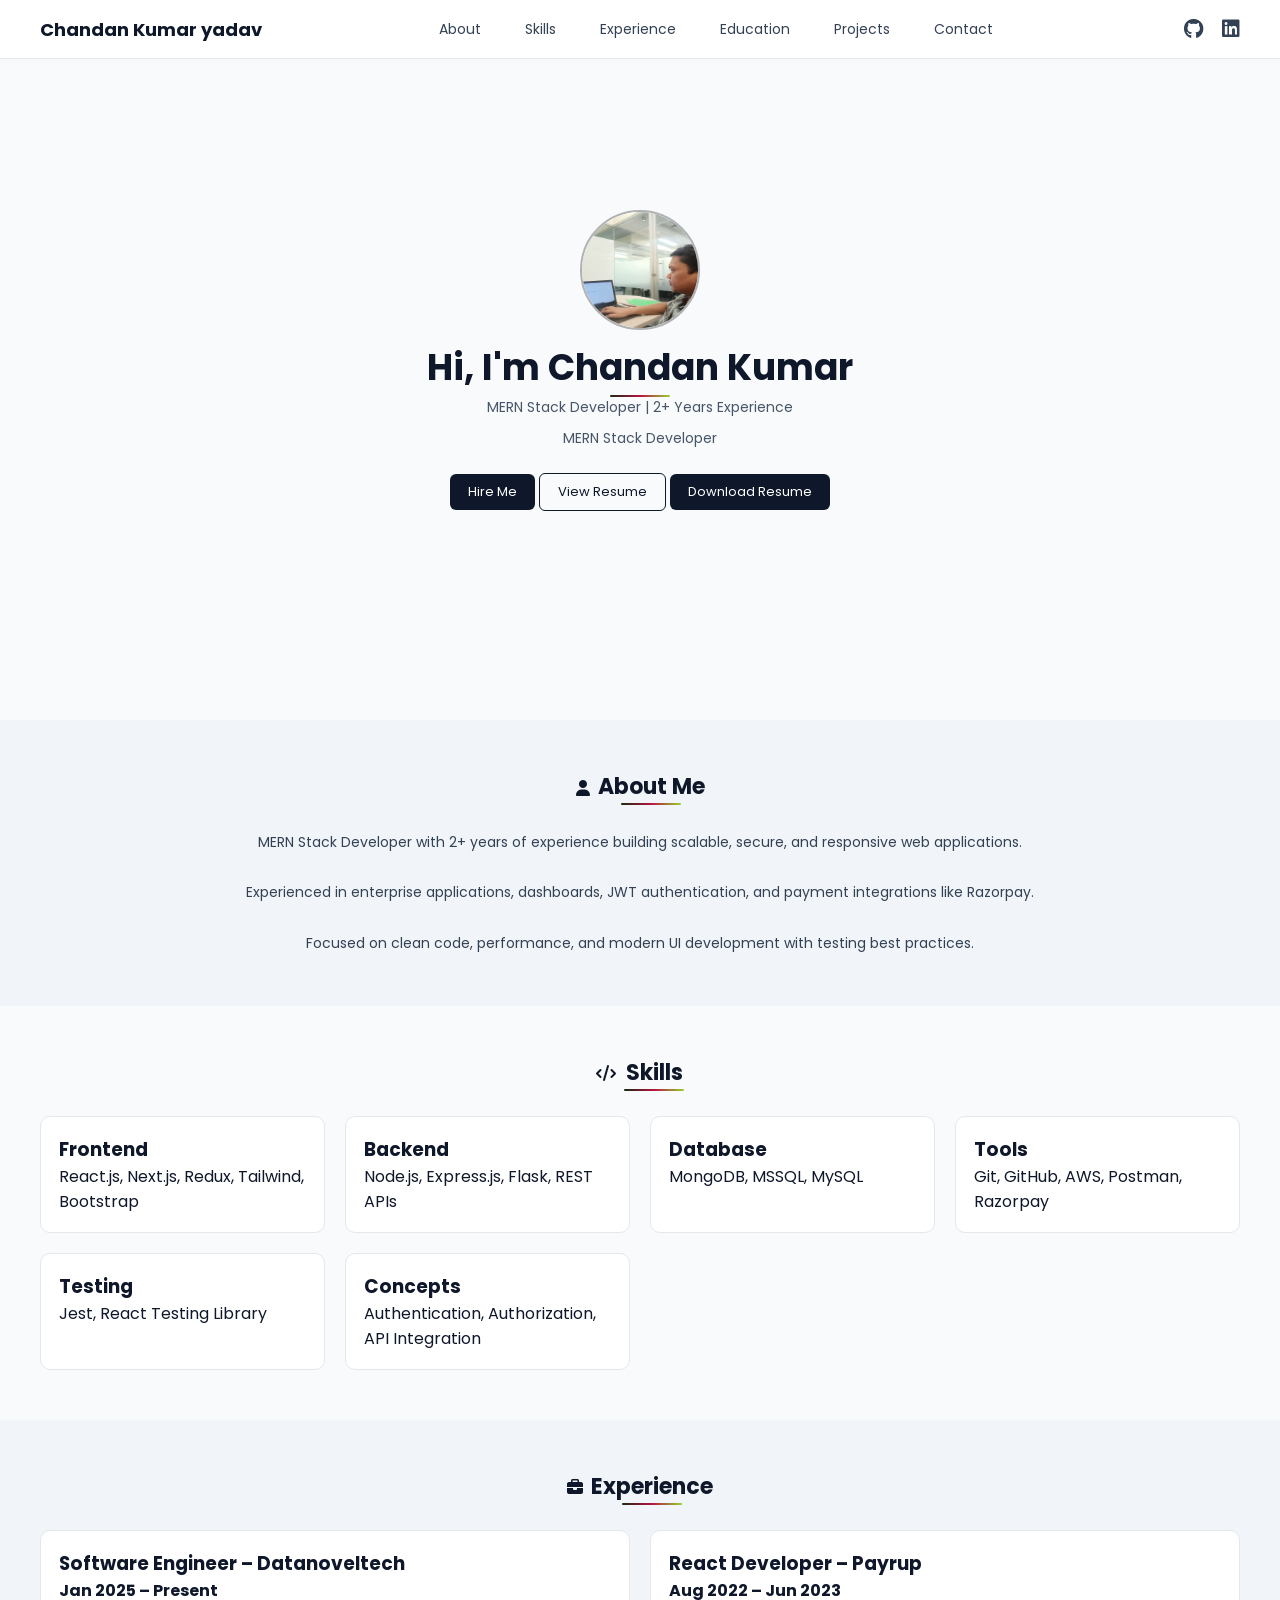
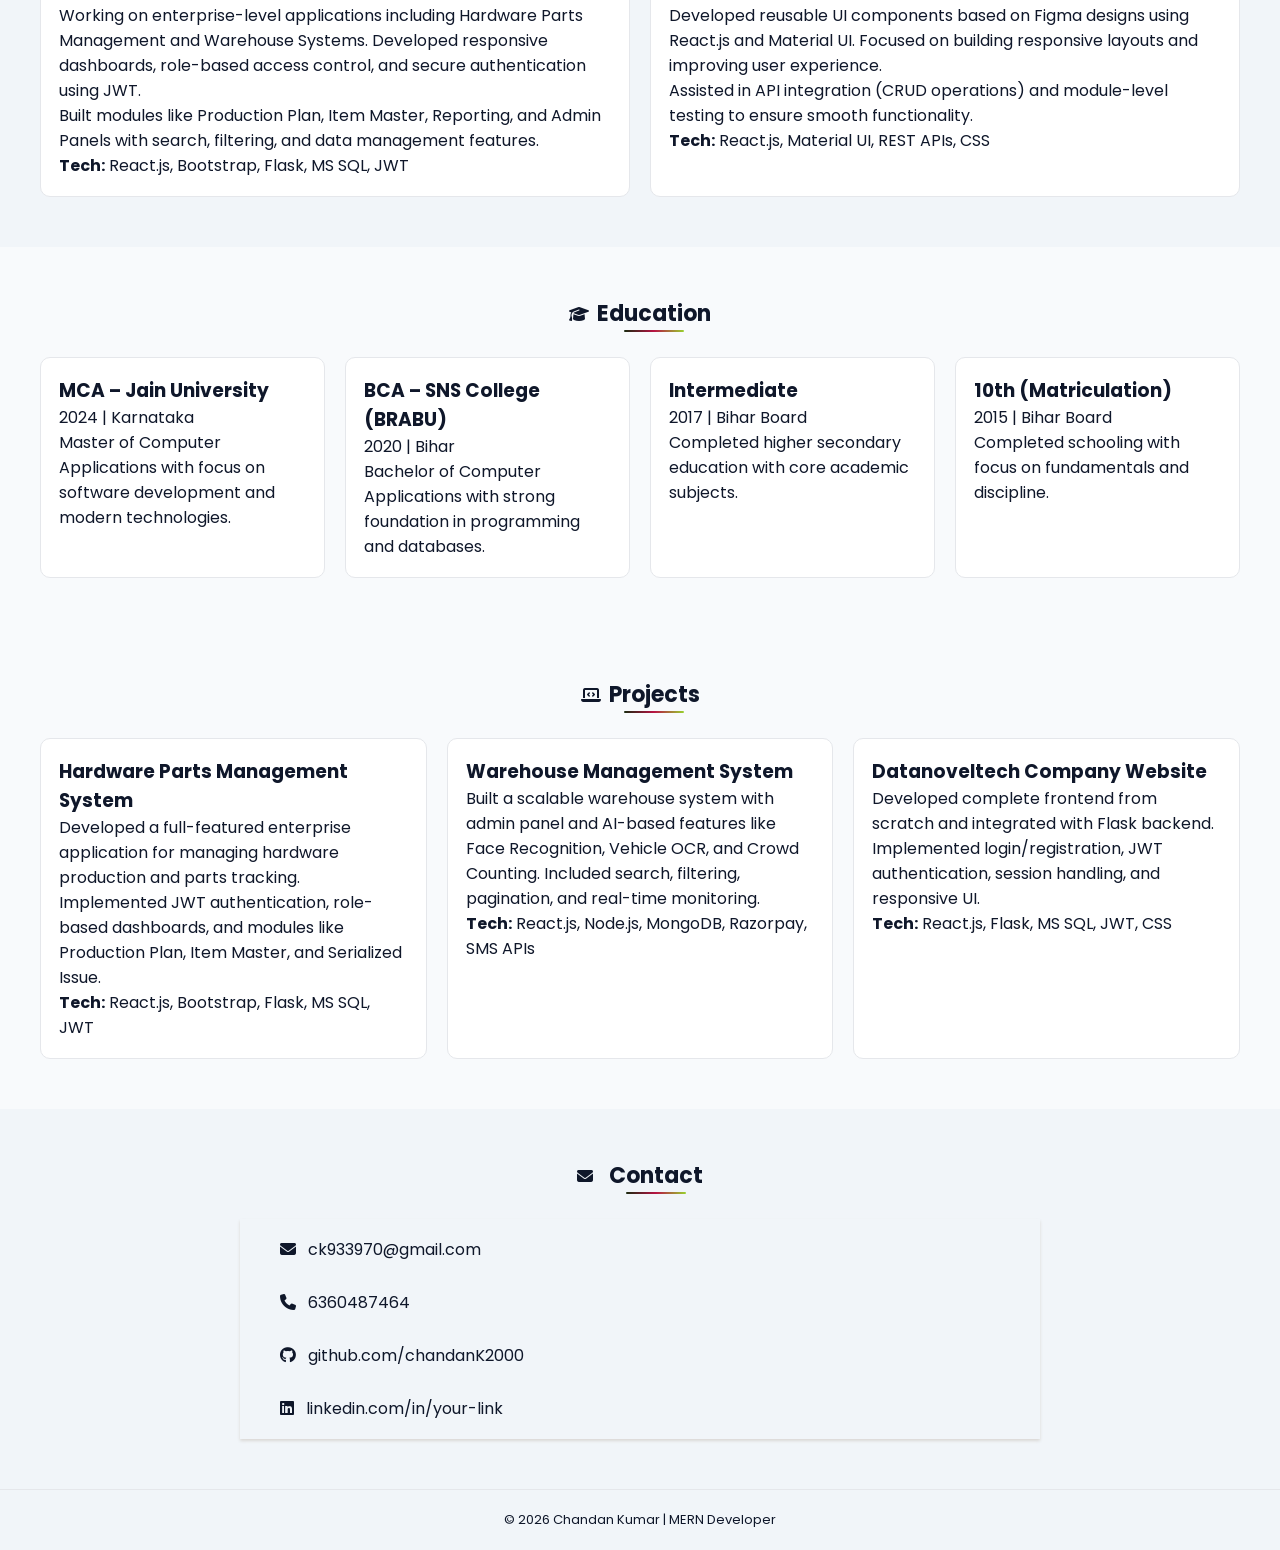
==== commit 74759cf4: "header updated" ====
--- a/index.html
+++ b/index.html
@@ -16,7 +16,7 @@
     <header>
     <!-- Left: Name -->
     <div class="header-left">
-        <h1>Chandan Kumar</h1>
+        <h1>Chandan Kumar yadav</h1>
     </div>
 
     <!-- Center: Navigation -->
